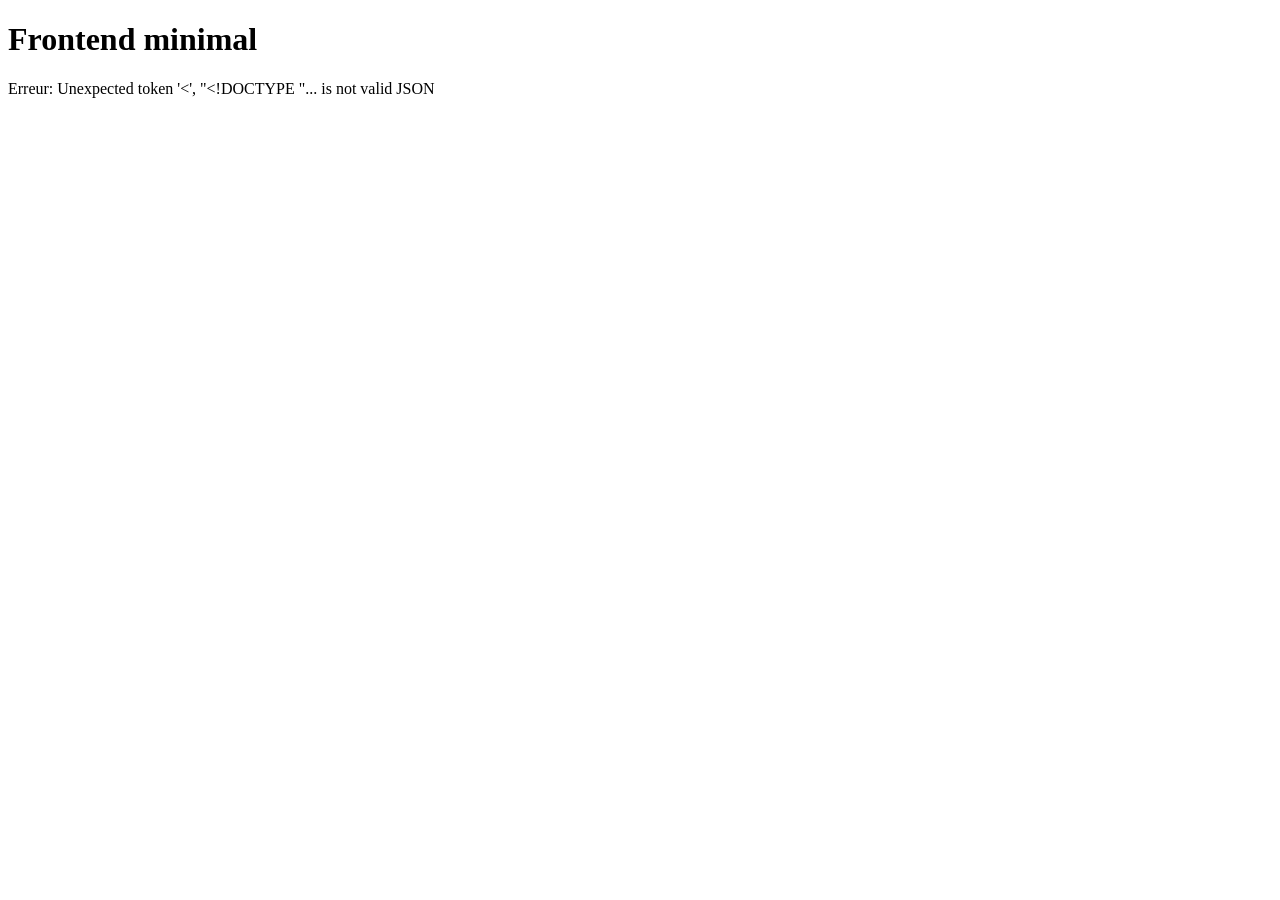
==== frontend/index.html @ b41010ea "Initial export of project files" ====
<!doctype html>
<html>
  <head>
    <meta charset="utf-8" />
    <meta name="viewport" content="width=device-width, initial-scale=1" />
    <title>Frontend minimal</title>
  </head>
  <body>
    <h1>Frontend minimal</h1>
    <div id="status">Chargement…</div>
    <script>
      // Replace API_URL with your deployed API Gateway URL (see infra outputs)
      const API_URL = "<API_URL_PLACEHOLDER>";

      async function ping() {
        try {
          const resp = await fetch(API_URL || '/');
          const data = await resp.json();
          document.getElementById('status').textContent = JSON.stringify(data);
        } catch (e) {
          document.getElementById('status').textContent = 'Erreur: ' + e.message;
        }
      }

      ping();
    </script>
  </body>
</html>
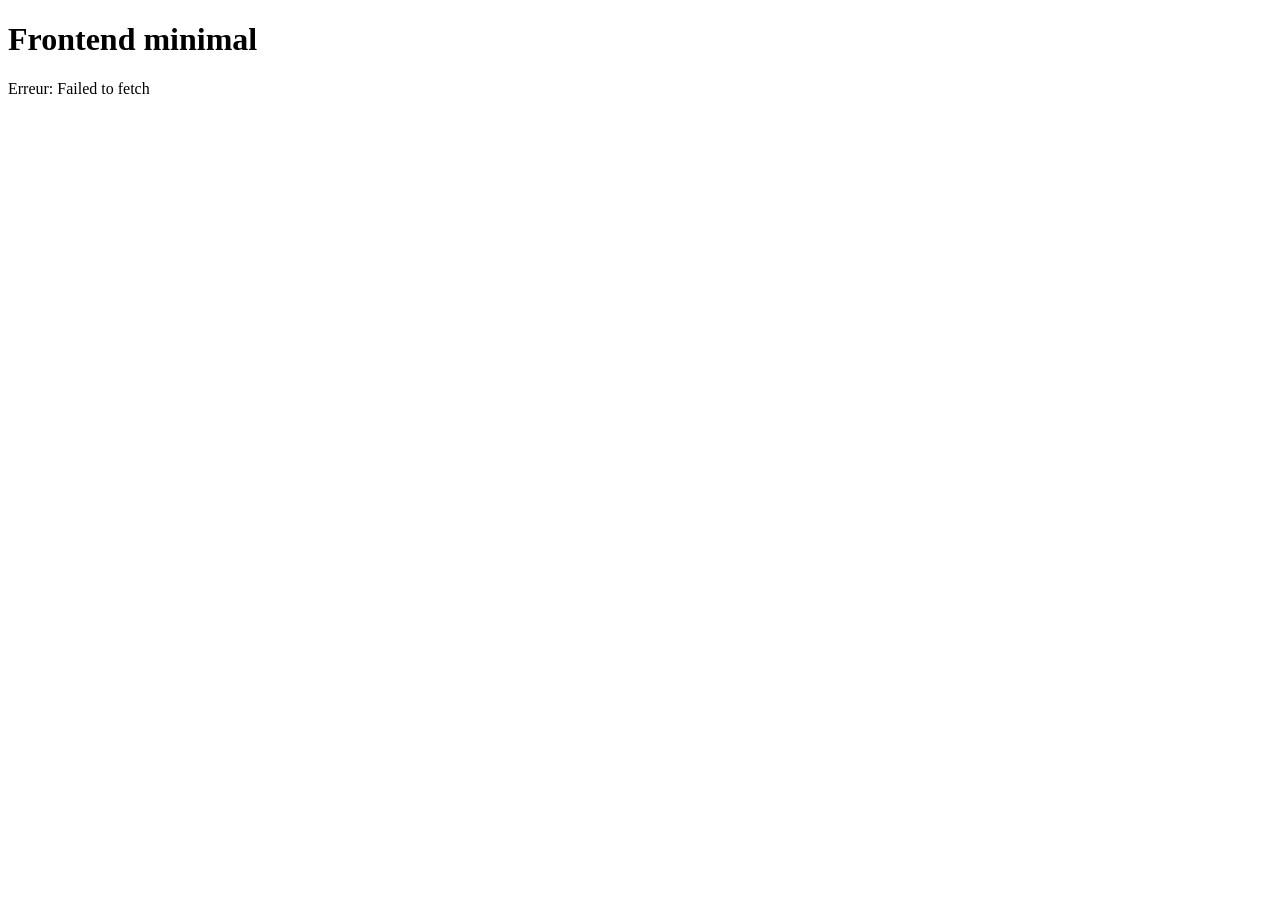
==== commit 547a69ea: "Deploy backend and frontend" ====
--- a/frontend/index.html
+++ b/frontend/index.html
@@ -10,7 +10,7 @@
     <div id="status">Chargement…</div>
     <script>
       // Replace API_URL with your deployed API Gateway URL (see infra outputs)
-      const API_URL = "<API_URL_PLACEHOLDER>";
+      const API_URL = "https://2git8cdij7.execute-api.eu-west-3.amazonaws.com/prod/";
 
       async function ping() {
         try {
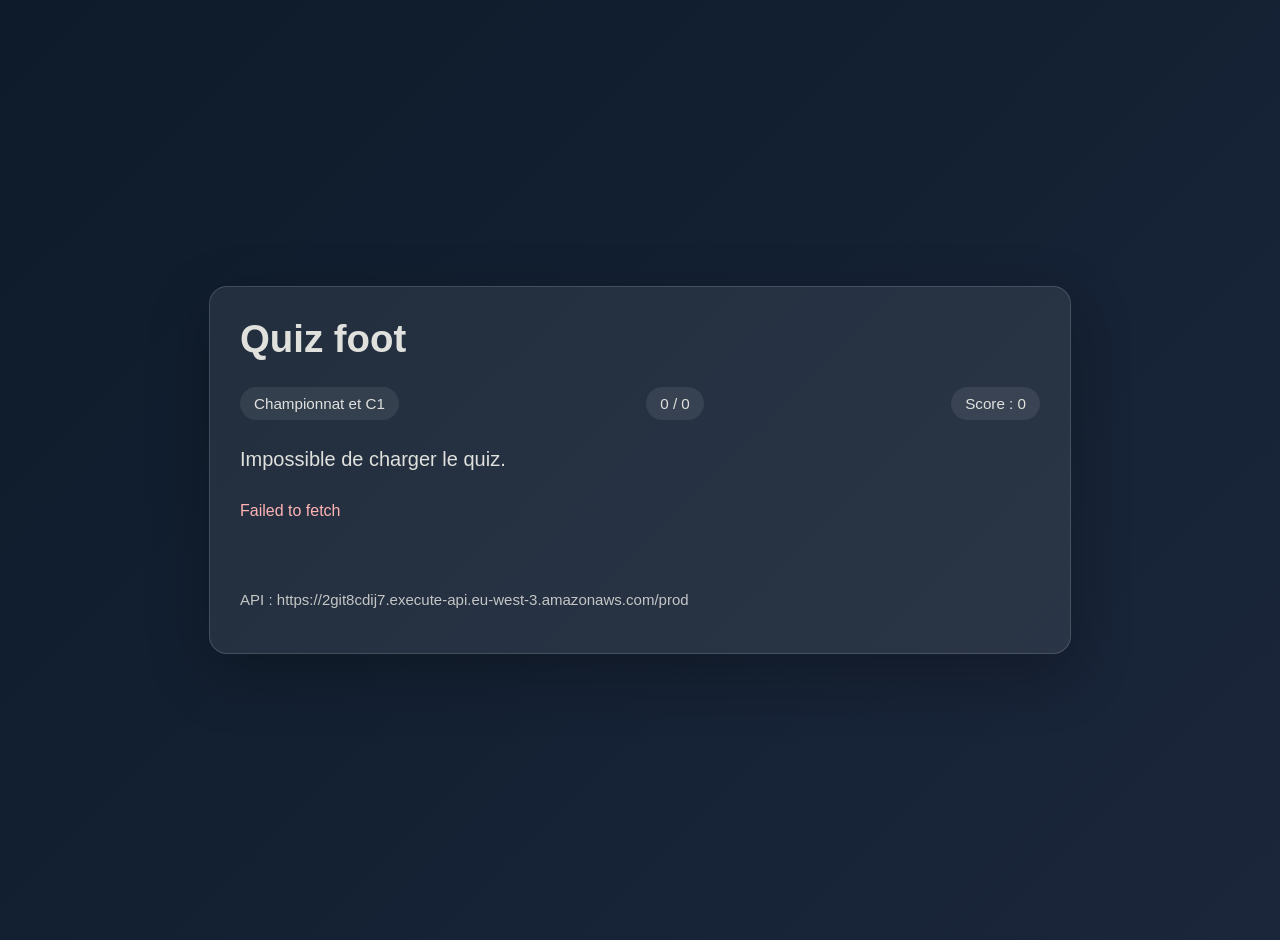
==== commit 9033b368: "Ajouter quiz foot frontend et backend" ====
--- a/frontend/index.html
+++ b/frontend/index.html
@@ -2,27 +2,282 @@
 <html>
   <head>
     <meta charset="utf-8" />
-    <meta name="viewport" content="width=device-width, initial-scale=1" />
-    <title>Frontend minimal</title>
+    <meta name="viewport" content="width=device-width, initial-scale=1.0" />
+    <title>Quiz Foot</title>
+    <style>
+      body {
+        font-family: Arial, sans-serif;
+        margin: 0;
+        min-height: 100vh;
+        background: linear-gradient(135deg, #0d1b2a, #1b263b);
+        color: #e0e1dd;
+        display: flex;
+        align-items: center;
+        justify-content: center;
+        padding: 20px;
+      }
+      .card {
+        width: min(800px, 100%);
+        background: rgba(255, 255, 255, 0.08);
+        border: 1px solid rgba(255, 255, 255, 0.15);
+        border-radius: 18px;
+        padding: 30px;
+        box-shadow: 0 20px 60px rgba(0, 0, 0, 0.25);
+      }
+      h1 {
+        margin-top: 0;
+        font-size: clamp(2rem, 3vw, 3rem);
+      }
+      .meta {
+        display: flex;
+        justify-content: space-between;
+        gap: 16px;
+        flex-wrap: wrap;
+        margin-bottom: 12px;
+      }
+      .meta span {
+        background: rgba(255,255,255,0.08);
+        padding: 8px 14px;
+        border-radius: 999px;
+        font-size: 0.95rem;
+      }
+      .question {
+        margin: 24px 0 8px;
+        font-size: 1.25rem;
+        line-height: 1.5;
+      }
+      .choices {
+        display: grid;
+        gap: 12px;
+      }
+      .choice {
+        background: rgba(255,255,255,0.08);
+        border: 1px solid rgba(255,255,255,0.16);
+        padding: 18px 22px;
+        border-radius: 12px;
+        cursor: pointer;
+        transition: transform 0.15s ease, background 0.15s ease;
+      }
+      .choice:hover {
+        background: rgba(255,255,255,0.16);
+        transform: translateY(-1px);
+      }
+      .choice.correct {
+        border-color: #45b26b;
+        background: rgba(69, 178, 107, 0.18);
+      }
+      .choice.wrong {
+        border-color: #d64545;
+        background: rgba(214, 69, 69, 0.16);
+      }
+      .status {
+        margin-top: 20px;
+        min-height: 48px;
+      }
+      .status.success {
+        color: #b8ffd8;
+      }
+      .status.error {
+        color: #ffb3b3;
+      }
+      .footer {
+        margin-top: 26px;
+        display: flex;
+        justify-content: space-between;
+        flex-wrap: wrap;
+        gap: 16px;
+        align-items: center;
+      }
+      button {
+        border: none;
+        border-radius: 999px;
+        padding: 12px 22px;
+        font-size: 1rem;
+        cursor: pointer;
+        background: #e0e1dd;
+        color: #0d1b2a;
+        transition: transform 0.15s ease, filter 0.15s ease;
+      }
+      button:hover {
+        transform: translateY(-1px);
+        filter: brightness(1.05);
+      }
+      button:disabled {
+        opacity: 0.5;
+        cursor: default;
+        transform: none;
+      }
+      .small {
+        font-size: 0.94rem;
+        opacity: 0.85;
+      }
+      .hidden {
+        display: none;
+      }
+    </style>
   </head>
   <body>
-    <h1>Frontend minimal</h1>
-    <div id="status">Chargement…</div>
+    <div class="card">
+      <h1>Quiz foot</h1>
+      <div class="meta">
+        <span id="category">Championnat et C1</span>
+        <span id="progress">0 / 0</span>
+        <span id="score">Score : 0</span>
+      </div>
+
+      <p class="question" id="question">Chargement des questions…</p>
+      <div class="choices" id="choices"></div>
+      <div class="status" id="status"></div>
+      <div class="footer">
+        <button id="nextBtn" class="hidden">Question suivante</button>
+        <button id="restartBtn" class="hidden">Recommencer</button>
+      </div>
+      <p class="small">API : <span id="apiUrl"></span></p>
+    </div>
+
     <script>
-      // Replace API_URL with your deployed API Gateway URL (see infra outputs)
-      const API_URL = "https://2git8cdij7.execute-api.eu-west-3.amazonaws.com/prod/";
-
-      async function ping() {
+      const API_URL = "https://2git8cdij7.execute-api.eu-west-3.amazonaws.com/prod";
+      const state = {
+        questions: [],
+        currentIndex: 0,
+        score: 0,
+        answered: false,
+      };
+
+      const questionEl = document.getElementById('question');
+      const choicesEl = document.getElementById('choices');
+      const statusEl = document.getElementById('status');
+      const progressEl = document.getElementById('progress');
+      const scoreEl = document.getElementById('score');
+      const categoryEl = document.getElementById('category');
+      const nextBtn = document.getElementById('nextBtn');
+      const restartBtn = document.getElementById('restartBtn');
+      const apiUrlEl = document.getElementById('apiUrl');
+
+      apiUrlEl.textContent = API_URL;
+
+      async function fetchQuiz() {
         try {
-          const resp = await fetch(API_URL || '/');
-          const data = await resp.json();
-          document.getElementById('status').textContent = JSON.stringify(data);
-        } catch (e) {
-          document.getElementById('status').textContent = 'Erreur: ' + e.message;
-        }
-      }
-
-      ping();
+          const response = await fetch(`${API_URL}/quiz/questions`);
+          const data = await response.json();
+          state.questions = data.questions;
+          state.currentIndex = 0;
+          state.score = 0;
+          state.answered = false;
+          renderQuestion();
+        } catch (error) {
+          questionEl.textContent = 'Impossible de charger le quiz.';
+          statusEl.textContent = error.message;
+          statusEl.className = 'status error';
+        }
+      }
+
+      function renderQuestion() {
+        const question = state.questions[state.currentIndex];
+        if (!question) {
+          showFinalScreen();
+          return;
+        }
+
+        categoryEl.textContent = question.category;
+        progressEl.textContent = `${state.currentIndex + 1} / ${state.questions.length}`;
+        scoreEl.textContent = `Score : ${state.score}`;
+        statusEl.textContent = '';
+        statusEl.className = 'status';
+        nextBtn.classList.add('hidden');
+        restartBtn.classList.add('hidden');
+        state.answered = false;
+
+        questionEl.textContent = question.text;
+        choicesEl.innerHTML = '';
+
+        question.options.forEach((option) => {
+          const button = document.createElement('button');
+          button.className = 'choice';
+          button.textContent = option.text;
+          button.addEventListener('click', () => selectAnswer(question.id, option.id, button));
+          choicesEl.appendChild(button);
+        });
+      }
+
+      async function selectAnswer(questionId, answerId, button) {
+        if (state.answered) return;
+        state.answered = true;
+
+        try {
+          const response = await fetch(`${API_URL}/quiz/answer`, {
+            method: 'POST',
+            headers: {
+              'Content-Type': 'application/json',
+            },
+            body: JSON.stringify({ question_id: questionId, answer_id: answerId }),
+          });
+
+          const result = await response.json();
+          const buttons = Array.from(document.querySelectorAll('.choice'));
+          buttons.forEach((btn, index) => {
+            btn.disabled = true;
+            const optionId = state.questions[state.currentIndex].options[index].id;
+            if (optionId === result.correct_answer_id) {
+              btn.classList.add('correct');
+            }
+            if (optionId === answerId && !result.correct) {
+              btn.classList.add('wrong');
+            }
+          });
+
+          if (result.correct) {
+            state.score += 1;
+            statusEl.textContent = 'Bonne réponse ! ' + result.explanation;
+            statusEl.className = 'status success';
+          } else {
+            statusEl.textContent = `Mauvaise réponse. La bonne réponse était : ${result.correct_answer_text}. ${result.explanation}`;
+            statusEl.className = 'status error';
+          }
+
+          scoreEl.textContent = `Score : ${state.score}`;
+          nextBtn.classList.remove('hidden');
+          if (state.currentIndex === state.questions.length - 1) {
+            nextBtn.textContent = 'Voir le score final';
+          } else {
+            nextBtn.textContent = 'Question suivante';
+          }
+        } catch (error) {
+          statusEl.textContent = 'Erreur lors de la validation : ' + error.message;
+          statusEl.className = 'status error';
+          state.answered = false;
+        }
+      }
+
+      function showFinalScreen() {
+        questionEl.textContent = 'Quiz terminé !';
+        choicesEl.innerHTML = '';
+        statusEl.textContent = `Ton score final est ${state.score} sur ${state.questions.length}.`;
+        statusEl.className = 'status success';
+        progressEl.textContent = `${state.questions.length} / ${state.questions.length}`;
+        nextBtn.classList.add('hidden');
+        restartBtn.classList.remove('hidden');
+      }
+
+      function goToNextQuestion() {
+        state.currentIndex += 1;
+        if (state.currentIndex >= state.questions.length) {
+          showFinalScreen();
+        } else {
+          renderQuestion();
+        }
+      }
+
+      function restartQuiz() {
+        state.currentIndex = 0;
+        state.score = 0;
+        renderQuestion();
+      }
+
+      nextBtn.addEventListener('click', goToNextQuestion);
+      restartBtn.addEventListener('click', restartQuiz);
+
+      fetchQuiz();
     </script>
   </body>
 </html>
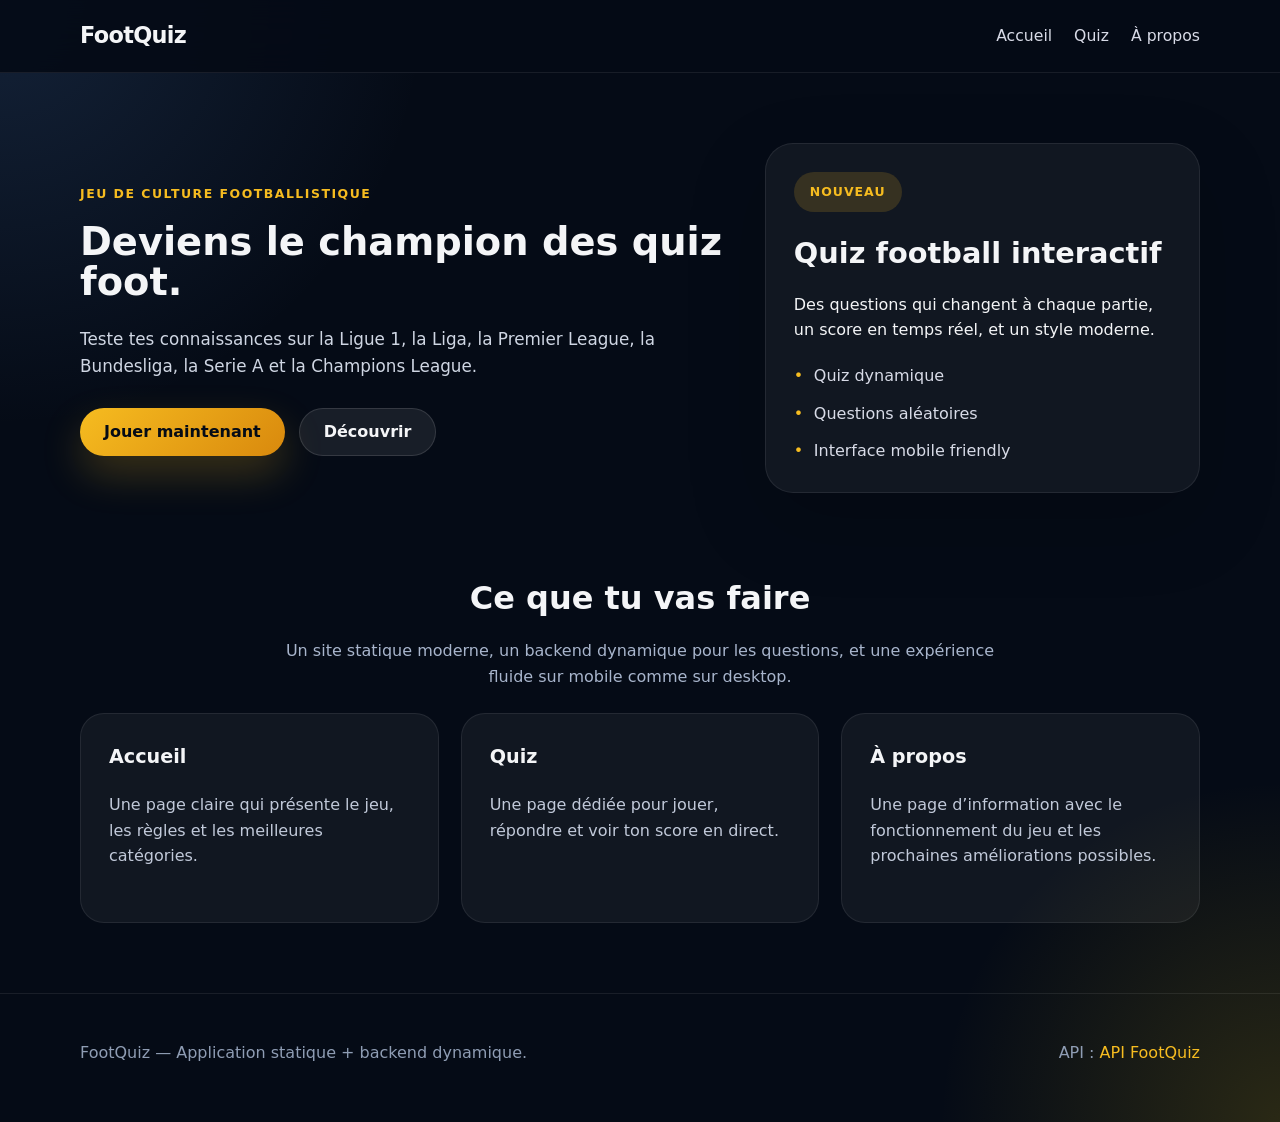
==== commit 281eb6a2: "Créer site statique multi-pages et quiz dynamique" ====
--- a/frontend/index.html
+++ b/frontend/index.html
@@ -1,283 +1,79 @@
 <!doctype html>
-<html>
+<html lang="fr">
   <head>
     <meta charset="utf-8" />
     <meta name="viewport" content="width=device-width, initial-scale=1.0" />
-    <title>Quiz Foot</title>
-    <style>
-      body {
-        font-family: Arial, sans-serif;
-        margin: 0;
-        min-height: 100vh;
-        background: linear-gradient(135deg, #0d1b2a, #1b263b);
-        color: #e0e1dd;
-        display: flex;
-        align-items: center;
-        justify-content: center;
-        padding: 20px;
-      }
-      .card {
-        width: min(800px, 100%);
-        background: rgba(255, 255, 255, 0.08);
-        border: 1px solid rgba(255, 255, 255, 0.15);
-        border-radius: 18px;
-        padding: 30px;
-        box-shadow: 0 20px 60px rgba(0, 0, 0, 0.25);
-      }
-      h1 {
-        margin-top: 0;
-        font-size: clamp(2rem, 3vw, 3rem);
-      }
-      .meta {
-        display: flex;
-        justify-content: space-between;
-        gap: 16px;
-        flex-wrap: wrap;
-        margin-bottom: 12px;
-      }
-      .meta span {
-        background: rgba(255,255,255,0.08);
-        padding: 8px 14px;
-        border-radius: 999px;
-        font-size: 0.95rem;
-      }
-      .question {
-        margin: 24px 0 8px;
-        font-size: 1.25rem;
-        line-height: 1.5;
-      }
-      .choices {
-        display: grid;
-        gap: 12px;
-      }
-      .choice {
-        background: rgba(255,255,255,0.08);
-        border: 1px solid rgba(255,255,255,0.16);
-        padding: 18px 22px;
-        border-radius: 12px;
-        cursor: pointer;
-        transition: transform 0.15s ease, background 0.15s ease;
-      }
-      .choice:hover {
-        background: rgba(255,255,255,0.16);
-        transform: translateY(-1px);
-      }
-      .choice.correct {
-        border-color: #45b26b;
-        background: rgba(69, 178, 107, 0.18);
-      }
-      .choice.wrong {
-        border-color: #d64545;
-        background: rgba(214, 69, 69, 0.16);
-      }
-      .status {
-        margin-top: 20px;
-        min-height: 48px;
-      }
-      .status.success {
-        color: #b8ffd8;
-      }
-      .status.error {
-        color: #ffb3b3;
-      }
-      .footer {
-        margin-top: 26px;
-        display: flex;
-        justify-content: space-between;
-        flex-wrap: wrap;
-        gap: 16px;
-        align-items: center;
-      }
-      button {
-        border: none;
-        border-radius: 999px;
-        padding: 12px 22px;
-        font-size: 1rem;
-        cursor: pointer;
-        background: #e0e1dd;
-        color: #0d1b2a;
-        transition: transform 0.15s ease, filter 0.15s ease;
-      }
-      button:hover {
-        transform: translateY(-1px);
-        filter: brightness(1.05);
-      }
-      button:disabled {
-        opacity: 0.5;
-        cursor: default;
-        transform: none;
-      }
-      .small {
-        font-size: 0.94rem;
-        opacity: 0.85;
-      }
-      .hidden {
-        display: none;
-      }
-    </style>
+    <title>FootQuiz - Accueil</title>
+    <link rel="stylesheet" href="style.css" />
   </head>
   <body>
-    <div class="card">
-      <h1>Quiz foot</h1>
-      <div class="meta">
-        <span id="category">Championnat et C1</span>
-        <span id="progress">0 / 0</span>
-        <span id="score">Score : 0</span>
+    <header class="site-header">
+      <div class="container header-inner">
+        <a class="brand" href="index.html">FootQuiz</a>
+        <nav class="main-nav">
+          <a href="index.html">Accueil</a>
+          <a href="quiz.html">Quiz</a>
+          <a href="about.html">À propos</a>
+        </nav>
       </div>
+    </header>
 
-      <p class="question" id="question">Chargement des questions…</p>
-      <div class="choices" id="choices"></div>
-      <div class="status" id="status"></div>
-      <div class="footer">
-        <button id="nextBtn" class="hidden">Question suivante</button>
-        <button id="restartBtn" class="hidden">Recommencer</button>
+    <main>
+      <section class="hero">
+        <div class="container hero-grid">
+          <div>
+            <p class="eyebrow">Jeu de culture footballistique</p>
+            <h1>Deviens le champion des quiz foot.</h1>
+            <p class="hero-text">
+              Teste tes connaissances sur la Ligue 1, la Liga, la Premier League, la Bundesliga, la Serie A et la Champions League.
+            </p>
+            <div class="hero-actions">
+              <a class="btn btn-primary" href="quiz.html">Jouer maintenant</a>
+              <a class="btn btn-secondary" href="about.html">Découvrir</a>
+            </div>
+          </div>
+          <div class="hero-card">
+            <div class="hero-card-content">
+              <span class="hero-tag">Nouveau</span>
+              <h2>Quiz football interactif</h2>
+              <p>Des questions qui changent à chaque partie, un score en temps réel, et un style moderne.</p>
+              <ul class="hero-list">
+                <li>Quiz dynamique</li>
+                <li>Questions aléatoires</li>
+                <li>Interface mobile friendly</li>
+              </ul>
+            </div>
+          </div>
+        </div>
+      </section>
+
+      <section class="features">
+        <div class="container section-heading">
+          <h2>Ce que tu vas faire</h2>
+          <p>Un site statique moderne, un backend dynamique pour les questions, et une expérience fluide sur mobile comme sur desktop.</p>
+        </div>
+        <div class="container feature-grid">
+          <article class="feature-card">
+            <h3>Accueil</h3>
+            <p>Une page claire qui présente le jeu, les règles et les meilleures catégories.</p>
+          </article>
+          <article class="feature-card">
+            <h3>Quiz</h3>
+            <p>Une page dédiée pour jouer, répondre et voir ton score en direct.</p>
+          </article>
+          <article class="feature-card">
+            <h3>À propos</h3>
+            <p>Une page d’information avec le fonctionnement du jeu et les prochaines améliorations possibles.</p>
+          </article>
+        </div>
+      </section>
+    </main>
+
+    <footer class="site-footer">
+      <div class="container footer-inner">
+        <p>FootQuiz — Application statique + backend dynamique.</p>
+        <p>API : <a href="https://2git8cdij7.execute-api.eu-west-3.amazonaws.com/prod" target="_blank" rel="noreferrer">API FootQuiz</a></p>
       </div>
-      <p class="small">API : <span id="apiUrl"></span></p>
-    </div>
-
-    <script>
-      const API_URL = "https://2git8cdij7.execute-api.eu-west-3.amazonaws.com/prod";
-      const state = {
-        questions: [],
-        currentIndex: 0,
-        score: 0,
-        answered: false,
-      };
-
-      const questionEl = document.getElementById('question');
-      const choicesEl = document.getElementById('choices');
-      const statusEl = document.getElementById('status');
-      const progressEl = document.getElementById('progress');
-      const scoreEl = document.getElementById('score');
-      const categoryEl = document.getElementById('category');
-      const nextBtn = document.getElementById('nextBtn');
-      const restartBtn = document.getElementById('restartBtn');
-      const apiUrlEl = document.getElementById('apiUrl');
-
-      apiUrlEl.textContent = API_URL;
-
-      async function fetchQuiz() {
-        try {
-          const response = await fetch(`${API_URL}/quiz/questions`);
-          const data = await response.json();
-          state.questions = data.questions;
-          state.currentIndex = 0;
-          state.score = 0;
-          state.answered = false;
-          renderQuestion();
-        } catch (error) {
-          questionEl.textContent = 'Impossible de charger le quiz.';
-          statusEl.textContent = error.message;
-          statusEl.className = 'status error';
-        }
-      }
-
-      function renderQuestion() {
-        const question = state.questions[state.currentIndex];
-        if (!question) {
-          showFinalScreen();
-          return;
-        }
-
-        categoryEl.textContent = question.category;
-        progressEl.textContent = `${state.currentIndex + 1} / ${state.questions.length}`;
-        scoreEl.textContent = `Score : ${state.score}`;
-        statusEl.textContent = '';
-        statusEl.className = 'status';
-        nextBtn.classList.add('hidden');
-        restartBtn.classList.add('hidden');
-        state.answered = false;
-
-        questionEl.textContent = question.text;
-        choicesEl.innerHTML = '';
-
-        question.options.forEach((option) => {
-          const button = document.createElement('button');
-          button.className = 'choice';
-          button.textContent = option.text;
-          button.addEventListener('click', () => selectAnswer(question.id, option.id, button));
-          choicesEl.appendChild(button);
-        });
-      }
-
-      async function selectAnswer(questionId, answerId, button) {
-        if (state.answered) return;
-        state.answered = true;
-
-        try {
-          const response = await fetch(`${API_URL}/quiz/answer`, {
-            method: 'POST',
-            headers: {
-              'Content-Type': 'application/json',
-            },
-            body: JSON.stringify({ question_id: questionId, answer_id: answerId }),
-          });
-
-          const result = await response.json();
-          const buttons = Array.from(document.querySelectorAll('.choice'));
-          buttons.forEach((btn, index) => {
-            btn.disabled = true;
-            const optionId = state.questions[state.currentIndex].options[index].id;
-            if (optionId === result.correct_answer_id) {
-              btn.classList.add('correct');
-            }
-            if (optionId === answerId && !result.correct) {
-              btn.classList.add('wrong');
-            }
-          });
-
-          if (result.correct) {
-            state.score += 1;
-            statusEl.textContent = 'Bonne réponse ! ' + result.explanation;
-            statusEl.className = 'status success';
-          } else {
-            statusEl.textContent = `Mauvaise réponse. La bonne réponse était : ${result.correct_answer_text}. ${result.explanation}`;
-            statusEl.className = 'status error';
-          }
-
-          scoreEl.textContent = `Score : ${state.score}`;
-          nextBtn.classList.remove('hidden');
-          if (state.currentIndex === state.questions.length - 1) {
-            nextBtn.textContent = 'Voir le score final';
-          } else {
-            nextBtn.textContent = 'Question suivante';
-          }
-        } catch (error) {
-          statusEl.textContent = 'Erreur lors de la validation : ' + error.message;
-          statusEl.className = 'status error';
-          state.answered = false;
-        }
-      }
-
-      function showFinalScreen() {
-        questionEl.textContent = 'Quiz terminé !';
-        choicesEl.innerHTML = '';
-        statusEl.textContent = `Ton score final est ${state.score} sur ${state.questions.length}.`;
-        statusEl.className = 'status success';
-        progressEl.textContent = `${state.questions.length} / ${state.questions.length}`;
-        nextBtn.classList.add('hidden');
-        restartBtn.classList.remove('hidden');
-      }
-
-      function goToNextQuestion() {
-        state.currentIndex += 1;
-        if (state.currentIndex >= state.questions.length) {
-          showFinalScreen();
-        } else {
-          renderQuestion();
-        }
-      }
-
-      function restartQuiz() {
-        state.currentIndex = 0;
-        state.score = 0;
-        renderQuestion();
-      }
-
-      nextBtn.addEventListener('click', goToNextQuestion);
-      restartBtn.addEventListener('click', restartQuiz);
-
-      fetchQuiz();
-    </script>
+    </footer>
   </body>
 </html>
--- a/frontend/style.css
+++ b/frontend/style.css
@@ -0,0 +1,363 @@
+* {
+  box-sizing: border-box;
+}
+
+:root {
+  color-scheme: dark;
+  font-family: Inter, system-ui, -apple-system, BlinkMacSystemFont, "Segoe UI", sans-serif;
+  color: #f4f5f7;
+  background: #050b16;
+  line-height: 1.6;
+}
+
+body {
+  margin: 0;
+  min-height: 100%;
+  background: radial-gradient(circle at top left, rgba(87, 140, 212, 0.18), transparent 25%),
+    radial-gradient(circle at bottom right, rgba(209, 175, 16, 0.18), transparent 20%),
+    #050b16;
+}
+
+a {
+  color: inherit;
+  text-decoration: none;
+}
+
+img {
+  max-width: 100%;
+}
+
+.container {
+  width: min(1120px, 100% - 32px);
+  margin: 0 auto;
+}
+
+.site-header {
+  position: sticky;
+  top: 0;
+  z-index: 20;
+  background: rgba(5, 11, 22, 0.9);
+  backdrop-filter: blur(18px);
+  border-bottom: 1px solid rgba(255, 255, 255, 0.08);
+}
+
+.header-inner {
+  display: flex;
+  align-items: center;
+  justify-content: space-between;
+  gap: 24px;
+  padding: 18px 0;
+}
+
+.brand {
+  font-weight: 800;
+  font-size: 1.4rem;
+  letter-spacing: -0.03em;
+}
+
+.main-nav {
+  display: flex;
+  gap: 22px;
+  flex-wrap: wrap;
+}
+
+.main-nav a {
+  color: #d8dbe7;
+  font-size: 0.98rem;
+  transition: color 0.2s ease;
+}
+
+.main-nav a:hover {
+  color: #f6bc20;
+}
+
+.hero {
+  padding: 70px 0 40px;
+}
+
+.hero-grid {
+  display: grid;
+  grid-template-columns: 1.2fr 0.8fr;
+  gap: 32px;
+  align-items: center;
+}
+
+.eyebrow {
+  display: inline-block;
+  margin: 0 0 18px;
+  color: #f6bc20;
+  font-weight: 700;
+  text-transform: uppercase;
+  letter-spacing: 0.12em;
+  font-size: 0.78rem;
+}
+
+h1 {
+  margin: 0;
+  font-size: clamp(2.4rem, 2.5vw, 4rem);
+  line-height: 1.05;
+}
+
+.hero-text {
+  margin: 24px 0 0;
+  max-width: 620px;
+  color: #cfd6e3;
+  font-size: 1.05rem;
+}
+
+.hero-actions {
+  display: flex;
+  flex-wrap: wrap;
+  gap: 14px;
+  margin-top: 28px;
+}
+
+.btn {
+  display: inline-flex;
+  align-items: center;
+  justify-content: center;
+  min-height: 48px;
+  padding: 0 24px;
+  border-radius: 999px;
+  font-weight: 700;
+  transition: transform 0.18s ease, filter 0.18s ease, box-shadow 0.18s ease;
+}
+
+.btn:hover {
+  transform: translateY(-1px);
+}
+
+.btn-primary {
+  background: linear-gradient(135deg, #f6bc20, #d9890d);
+  color: #050b16;
+  box-shadow: 0 18px 40px rgba(246, 188, 32, 0.22);
+}
+
+.btn-secondary {
+  background: rgba(255, 255, 255, 0.08);
+  color: #f4f5f7;
+  border: 1px solid rgba(255, 255, 255, 0.12);
+}
+
+.hero-card {
+  padding: 28px;
+  border: 1px solid rgba(255, 255, 255, 0.08);
+  border-radius: 28px;
+  background: rgba(255, 255, 255, 0.05);
+  box-shadow: 0 28px 80px rgba(0, 0, 0, 0.18);
+}
+
+.hero-tag {
+  display: inline-flex;
+  margin-bottom: 18px;
+  padding: 10px 16px;
+  border-radius: 999px;
+  background: rgba(246, 188, 32, 0.16);
+  color: #f6bc20;
+  font-weight: 700;
+  letter-spacing: 0.08em;
+  text-transform: uppercase;
+  font-size: 0.78rem;
+}
+
+.hero-card h2 {
+  margin: 0 0 14px;
+  font-size: 1.8rem;
+}
+
+.hero-list {
+  margin: 20px 0 0;
+  padding: 0;
+  list-style: none;
+  display: grid;
+  gap: 12px;
+}
+
+.hero-list li {
+  padding-left: 20px;
+  position: relative;
+  color: #d8dbe7;
+}
+
+.hero-list li::before {
+  content: "•";
+  position: absolute;
+  left: 0;
+  color: #f6bc20;
+}
+
+.main-nav a.active {
+  color: #f6bc20;
+  position: relative;
+}
+
+.main-nav a.active::after {
+  content: "";
+  position: absolute;
+  left: 0;
+  bottom: -6px;
+  width: 100%;
+  height: 3px;
+  background: #f6bc20;
+  border-radius: 999px;
+}
+
+.quiz-card {
+  padding: 32px;
+}
+
+.quiz-meta {
+  margin: 0 0 14px;
+  font-size: 0.95rem;
+  color: #a8b5cc;
+}
+
+#question-title {
+  margin: 0 0 24px;
+  font-size: 1.7rem;
+  line-height: 1.3;
+}
+
+.choices {
+  display: grid;
+  gap: 14px;
+  margin-bottom: 22px;
+}
+
+.choice {
+  width: 100%;
+  justify-content: flex-start;
+  padding: 18px 20px;
+  text-align: left;
+  font-size: 1rem;
+  border: 1px solid rgba(255, 255, 255, 0.12);
+}
+
+.choice-correct {
+  border-color: #45b26b !important;
+  background: rgba(69, 178, 107, 0.16) !important;
+}
+
+.choice-wrong {
+  border-color: #d64545 !important;
+  background: rgba(214, 69, 69, 0.16) !important;
+}
+
+.status {
+  min-height: 54px;
+  margin-bottom: 20px;
+  font-size: 1rem;
+}
+
+.status.success {
+  color: #b8ffd8;
+}
+
+.status.error {
+  color: #ffb3b3;
+}
+
+.quiz-footer {
+  display: flex;
+  gap: 14px;
+  flex-wrap: wrap;
+}
+
+.quiz-detail {
+  margin-top: 16px;
+  color: #c1c9d9;
+}
+
+.about-hero .hero-grid,
+.quiz-hero .hero-grid {
+  grid-template-columns: 1fr;
+}
+
+.about-hero .hero-card,
+.quiz-hero .hero-card {
+  margin-top: 24px;
+}
+
+.section-heading {
+  margin-bottom: 24px;
+  text-align: center;
+}
+
+.section-heading h2 {
+  margin: 0;
+  font-size: clamp(2rem, 2.2vw, 2.6rem);
+}
+
+.section-heading p {
+  margin: 14px auto 0;
+  max-width: 720px;
+  color: #a8b5cc;
+}
+
+.features {
+  padding: 40px 0 70px;
+}
+
+.feature-grid {
+  display: grid;
+  grid-template-columns: repeat(3, minmax(0, 1fr));
+  gap: 22px;
+}
+
+.feature-card {
+  padding: 28px;
+  border-radius: 24px;
+  background: rgba(255, 255, 255, 0.05);
+  border: 1px solid rgba(255, 255, 255, 0.08);
+  min-height: 210px;
+}
+
+.feature-card h3 {
+  margin-top: 0;
+  font-size: 1.2rem;
+}
+
+.feature-card p {
+  color: #c1c9d9;
+}
+
+.site-footer {
+  padding: 30px 0 40px;
+  border-top: 1px solid rgba(255, 255, 255, 0.08);
+}
+
+.footer-inner {
+  display: flex;
+  justify-content: space-between;
+  gap: 20px;
+  color: #8f9db4;
+  flex-wrap: wrap;
+}
+
+.footer-inner a {
+  color: #f6bc20;
+}
+
+@media (max-width: 900px) {
+  .hero-grid,
+  .feature-grid {
+    grid-template-columns: 1fr;
+  }
+}
+
+@media (max-width: 640px) {
+  .header-inner,
+  .hero-actions,
+  .footer-inner {
+    flex-direction: column;
+    align-items: flex-start;
+  }
+
+  .header-inner {
+    gap: 16px;
+  }
+
+  .main-nav {
+    gap: 14px;
+  }
+}
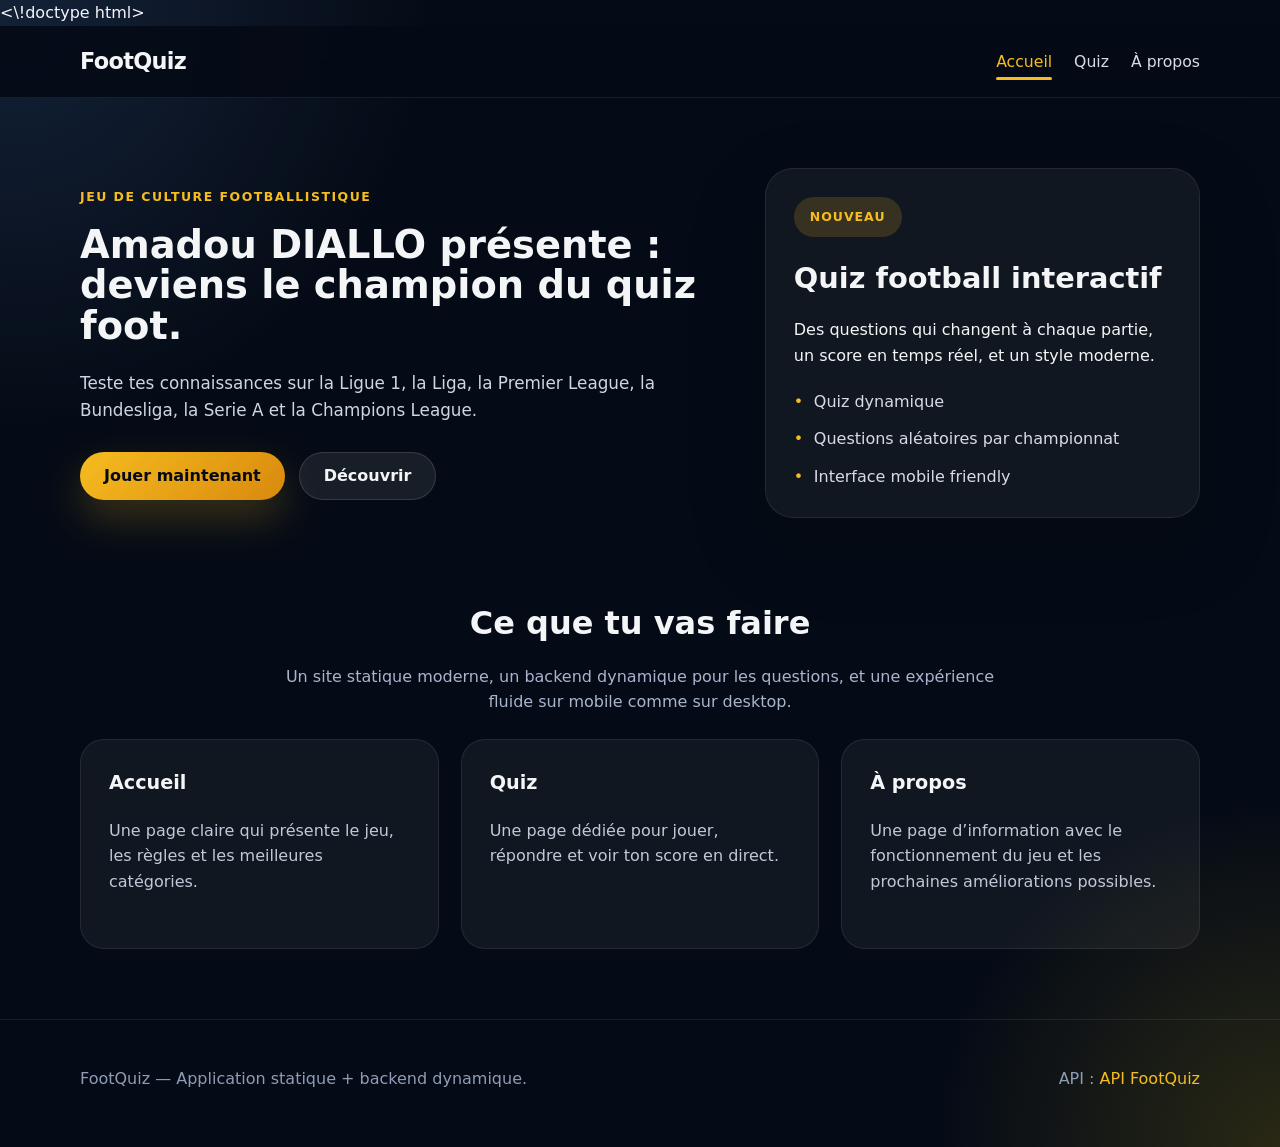
==== commit 37bcb75b: "Met à jour l'API URL pour Amplify" ====
--- a/frontend/index.html
+++ b/frontend/index.html
@@ -1,4 +1,4 @@
-<!doctype html>
+<\!doctype html>
 <html lang="fr">
   <head>
     <meta charset="utf-8" />
@@ -11,7 +11,7 @@
       <div class="container header-inner">
         <a class="brand" href="index.html">FootQuiz</a>
         <nav class="main-nav">
-          <a href="index.html">Accueil</a>
+          <a class="active" href="index.html">Accueil</a>
           <a href="quiz.html">Quiz</a>
           <a href="about.html">À propos</a>
         </nav>
@@ -23,7 +23,7 @@
         <div class="container hero-grid">
           <div>
             <p class="eyebrow">Jeu de culture footballistique</p>
-            <h1>Deviens le champion des quiz foot.</h1>
+            <h1>Amadou DIALLO présente : deviens le champion du quiz foot.</h1>
             <p class="hero-text">
               Teste tes connaissances sur la Ligue 1, la Liga, la Premier League, la Bundesliga, la Serie A et la Champions League.
             </p>
@@ -39,7 +39,7 @@
               <p>Des questions qui changent à chaque partie, un score en temps réel, et un style moderne.</p>
               <ul class="hero-list">
                 <li>Quiz dynamique</li>
-                <li>Questions aléatoires</li>
+                <li>Questions aléatoires par championnat</li>
                 <li>Interface mobile friendly</li>
               </ul>
             </div>
